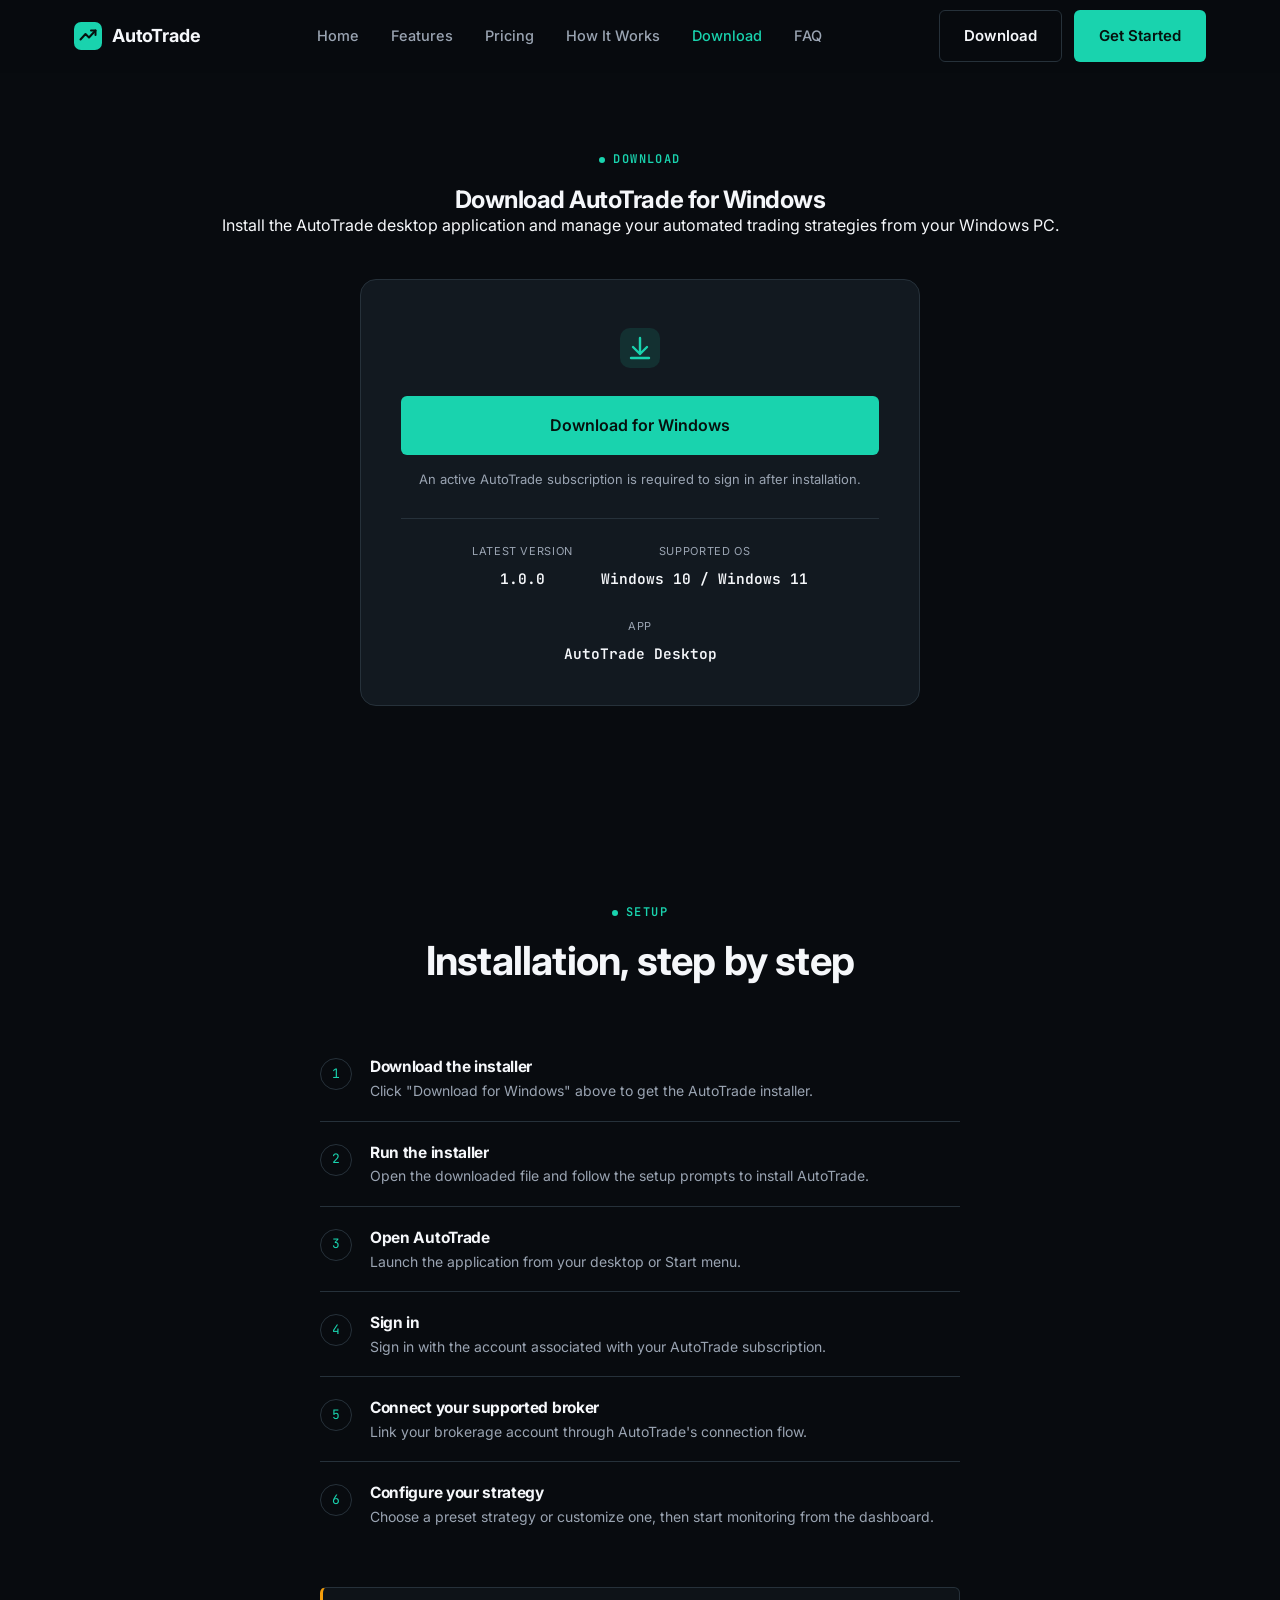
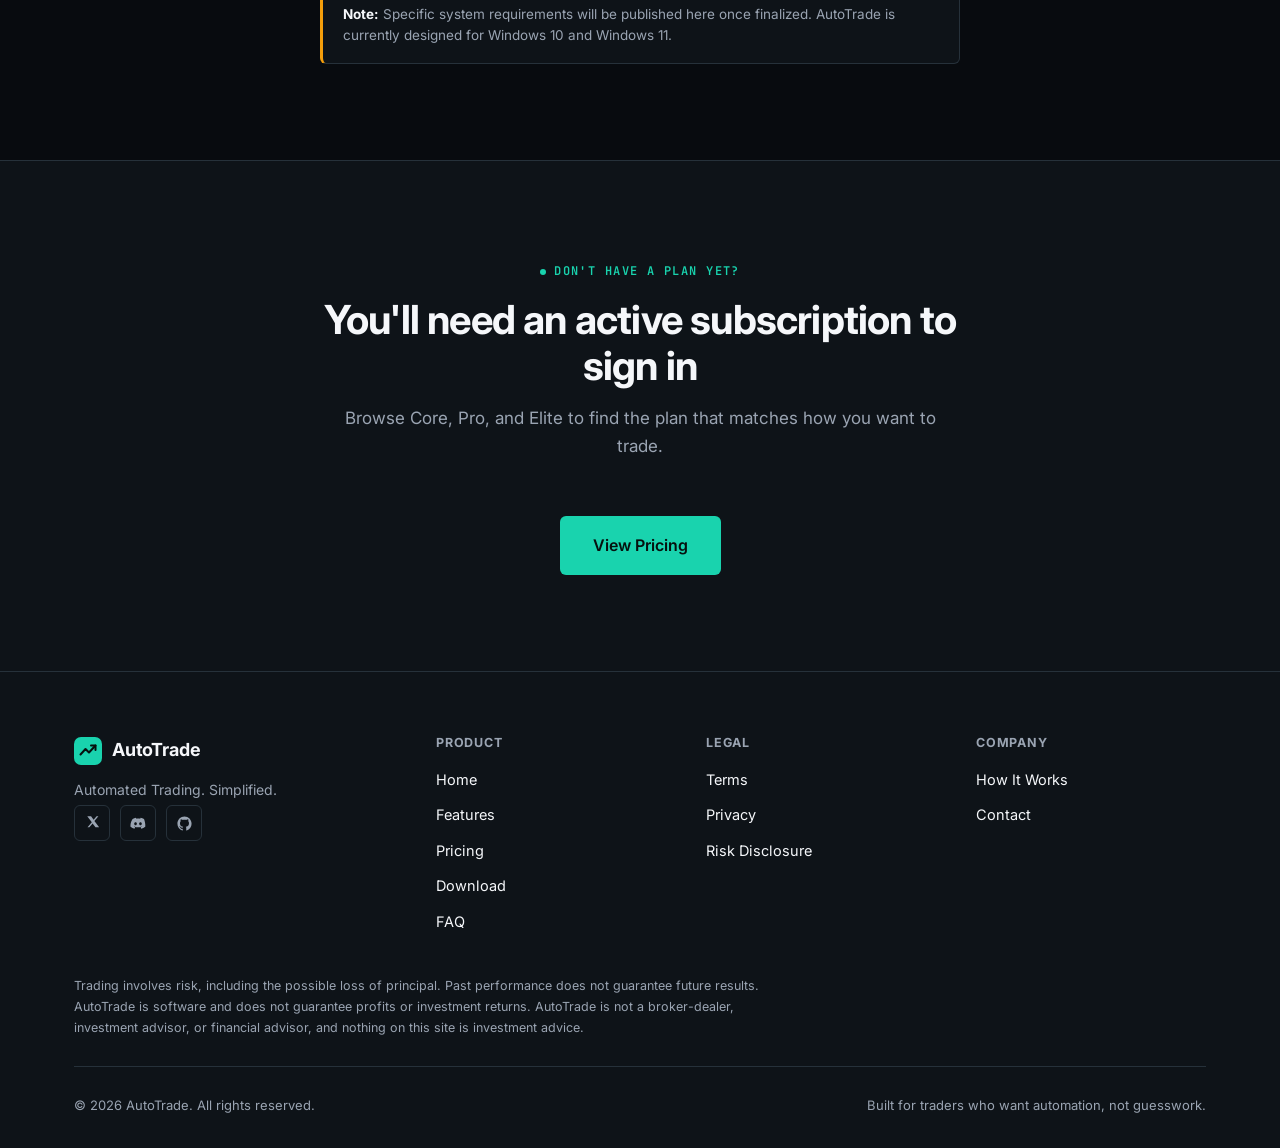
==== download.html @ 67497ea3 "Build complete AutoTrade public website Static multi-page site (HTML/CSS/JS, no build step) covering" ====
<!DOCTYPE html>
<html lang="en">
<head>
  <meta charset="UTF-8" />
  <meta name="viewport" content="width=device-width, initial-scale=1.0" />
  <title>Download AutoTrade for Windows</title>
  <meta name="description" content="Download the AutoTrade desktop application for Windows and manage your automated trading strategies from your PC." />

  <meta property="og:type" content="website" />
  <meta property="og:title" content="Download AutoTrade for Windows" />
  <meta property="og:description" content="Install the AutoTrade desktop application and manage your automated trading strategies from your Windows PC." />
  <meta property="og:site_name" content="AutoTrade" />
  <meta name="twitter:card" content="summary" />

  <link rel="icon" type="image/svg+xml" href="assets/favicon.svg" />
  <link rel="preconnect" href="https://fonts.googleapis.com" />
  <link rel="preconnect" href="https://fonts.gstatic.com" crossorigin />
  <link href="https://fonts.googleapis.com/css2?family=Inter:wght@400;500;600;700;800&family=JetBrains+Mono:wght@400;500;600;700&display=swap" rel="stylesheet" />
  <link rel="stylesheet" href="css/style.css" />
</head>
<body>
  <div id="header-mount"></div>

  <main id="main">
    <section class="download-hero">
      <div class="container">
        <span class="eyebrow reveal">Download</span>
        <h1 class="reveal reveal-delay-1">Download AutoTrade for Windows</h1>
        <p class="reveal reveal-delay-2">
          Install the AutoTrade desktop application and manage your automated trading strategies
          from your Windows PC.
        </p>

        <div class="download-card reveal reveal-delay-3">
          <div class="download-icon">
            <svg width="56" height="56" viewBox="0 0 56 56" fill="none">
              <rect x="8" y="8" width="40" height="40" rx="10" fill="rgba(25,211,174,0.12)"/>
              <path d="M28 18V34M28 34L21 27M28 34L35 27" stroke="#19D3AE" stroke-width="2.4" stroke-linecap="round" stroke-linejoin="round"/>
              <path d="M19 38H37" stroke="#19D3AE" stroke-width="2.4" stroke-linecap="round"/>
            </svg>
          </div>
          <a href="#" class="btn btn-primary btn-lg btn-block" data-download-link>Download for Windows</a>
          <p class="text-muted" style="font-size: 13px; margin-top: 14px;">
            An active AutoTrade subscription is required to sign in after installation.
          </p>

          <div class="download-meta">
            <div>
              <div class="label">Latest Version</div>
              <div class="value" data-app-version>1.0.0</div>
            </div>
            <div>
              <div class="label">Supported OS</div>
              <div class="value" data-app-platforms>Windows 10 / Windows 11</div>
            </div>
            <div>
              <div class="label">App</div>
              <div class="value">AutoTrade Desktop</div>
            </div>
          </div>
        </div>
      </div>
    </section>

    <section>
      <div class="container">
        <div class="section-head center reveal">
          <span class="eyebrow">Setup</span>
          <h2>Installation, step by step</h2>
        </div>

        <div class="install-steps">
          <div class="install-step reveal">
            <div class="install-step-number">1</div>
            <div>
              <h3>Download the installer</h3>
              <p>Click "Download for Windows" above to get the AutoTrade installer.</p>
            </div>
          </div>
          <div class="install-step reveal">
            <div class="install-step-number">2</div>
            <div>
              <h3>Run the installer</h3>
              <p>Open the downloaded file and follow the setup prompts to install AutoTrade.</p>
            </div>
          </div>
          <div class="install-step reveal">
            <div class="install-step-number">3</div>
            <div>
              <h3>Open AutoTrade</h3>
              <p>Launch the application from your desktop or Start menu.</p>
            </div>
          </div>
          <div class="install-step reveal">
            <div class="install-step-number">4</div>
            <div>
              <h3>Sign in</h3>
              <p>Sign in with the account associated with your AutoTrade subscription.</p>
            </div>
          </div>
          <div class="install-step reveal">
            <div class="install-step-number">5</div>
            <div>
              <h3>Connect your supported broker</h3>
              <p>Link your brokerage account through AutoTrade's connection flow.</p>
            </div>
          </div>
          <div class="install-step reveal">
            <div class="install-step-number">6</div>
            <div>
              <h3>Configure your strategy</h3>
              <p>Choose a preset strategy or customize one, then start monitoring from the dashboard.</p>
            </div>
          </div>
        </div>

        <div class="callout reveal" style="max-width: 640px; margin: 40px auto 0;">
          <strong>Note:</strong> Specific system requirements will be published here once finalized.
          AutoTrade is currently designed for Windows 10 and Windows 11.
        </div>
      </div>
    </section>

    <section style="background: var(--color-bg-alt); border-top: 1px solid var(--color-border);">
      <div class="container">
        <div class="section-head center reveal">
          <span class="eyebrow">Don't have a plan yet?</span>
          <h2>You'll need an active subscription to sign in</h2>
          <p>Browse Core, Pro, and Elite to find the plan that matches how you want to trade.</p>
        </div>
        <div style="text-align:center;">
          <a href="pricing.html" class="btn btn-primary btn-lg reveal">View Pricing</a>
        </div>
      </div>
    </section>
  </main>

  <div id="footer-mount"></div>

  <script src="js/config.js"></script>
  <script src="js/components.js"></script>
  <script src="js/main.js"></script>
</body>
</html>
---- css/style.css ----
/* =========================================================================
   AutoTrade — Design System
   ========================================================================= */

:root {
  /* Brand */
  --color-primary: #19d3ae;
  --color-primary-strong: #14b89a;
  --color-accent: #5eead4;

  /* Backgrounds */
  --color-bg: #080b0f;
  --color-bg-alt: #0e1318;
  --color-card: #121920;

  /* Text */
  --color-text: #f5f7fa;
  --color-text-muted: #9aa4b2;

  /* Structure */
  --color-border: #26313a;

  /* Status */
  --color-success: #22c55e;
  --color-warning: #f59e0b;
  --color-danger: #ef4444;

  /* Typography */
  --font-sans: "Inter", -apple-system, BlinkMacSystemFont, "Segoe UI", sans-serif;
  --font-mono: "JetBrains Mono", ui-monospace, "SF Mono", Menlo, monospace;

  /* Layout */
  --container-max: 1180px;
  --radius-sm: 6px;
  --radius-md: 10px;
  --radius-lg: 16px;

  /* Motion */
  --ease-out: cubic-bezier(0.16, 1, 0.3, 1);
  --dur-fast: 200ms;
  --dur-base: 350ms;
  --dur-slow: 600ms;
}

@media (prefers-reduced-motion: reduce) {
  *,
  *::before,
  *::after {
    animation-duration: 0.001ms !important;
    animation-iteration-count: 1 !important;
    transition-duration: 0.001ms !important;
    scroll-behavior: auto !important;
  }
}

/* -------------------------------------------------------------------------
   Reset
   ------------------------------------------------------------------------- */

*,
*::before,
*::after {
  box-sizing: border-box;
}

html {
  scroll-behavior: smooth;
}

body {
  margin: 0;
  background: var(--color-bg);
  color: var(--color-text);
  font-family: var(--font-sans);
  font-size: 16px;
  line-height: 1.6;
  -webkit-font-smoothing: antialiased;
  text-rendering: optimizeLegibility;
}

img,
svg {
  display: block;
  max-width: 100%;
}

a {
  color: inherit;
  text-decoration: none;
}

ul {
  margin: 0;
  padding: 0;
  list-style: none;
}

button {
  font-family: inherit;
  cursor: pointer;
}

h1,
h2,
h3,
h4,
p {
  margin: 0;
}

h1,
h2,
h3,
h4 {
  font-weight: 700;
  letter-spacing: -0.02em;
  line-height: 1.15;
}

.container {
  max-width: var(--container-max);
  margin: 0 auto;
  padding: 0 24px;
}

main {
  display: block;
  overflow-x: hidden;
}

section {
  padding: 96px 0;
}

@media (max-width: 768px) {
  section {
    padding: 64px 0;
  }
}

.mono {
  font-family: var(--font-mono);
}

.text-muted {
  color: var(--color-text-muted);
}

.visually-hidden {
  position: absolute;
  width: 1px;
  height: 1px;
  overflow: hidden;
  clip: rect(0 0 0 0);
  white-space: nowrap;
}

.skip-link {
  position: absolute;
  top: -48px;
  left: 16px;
  background: var(--color-primary);
  color: #06110e;
  padding: 10px 16px;
  border-radius: var(--radius-sm);
  font-weight: 600;
  z-index: 200;
  transition: top var(--dur-fast) var(--ease-out);
}

.skip-link:focus {
  top: 16px;
}

:focus-visible {
  outline: 2px solid var(--color-primary);
  outline-offset: 2px;
}

/* -------------------------------------------------------------------------
   Section headers
   ------------------------------------------------------------------------- */

.section-head {
  max-width: 640px;
  margin-bottom: 56px;
}

.section-head.center {
  margin-left: auto;
  margin-right: auto;
  text-align: center;
}

.eyebrow {
  display: inline-flex;
  align-items: center;
  gap: 8px;
  font-family: var(--font-mono);
  font-size: 12px;
  font-weight: 600;
  letter-spacing: 0.12em;
  text-transform: uppercase;
  color: var(--color-primary);
  margin-bottom: 16px;
}

.eyebrow::before {
  content: "";
  width: 6px;
  height: 6px;
  border-radius: 50%;
  background: var(--color-primary);
}

.section-head h2 {
  font-size: clamp(28px, 3.6vw, 40px);
  margin-bottom: 16px;
}

.section-head p {
  color: var(--color-text-muted);
  font-size: 17px;
}

/* -------------------------------------------------------------------------
   Buttons
   ------------------------------------------------------------------------- */

.btn {
  display: inline-flex;
  align-items: center;
  justify-content: center;
  gap: 8px;
  padding: 13px 24px;
  border-radius: var(--radius-sm);
  font-size: 15px;
  font-weight: 600;
  border: 1px solid transparent;
  transition: transform var(--dur-fast) var(--ease-out),
    background var(--dur-fast) var(--ease-out),
    border-color var(--dur-fast) var(--ease-out),
    box-shadow var(--dur-fast) var(--ease-out);
  white-space: nowrap;
}

.btn:active {
  transform: translateY(1px);
}

.btn-primary {
  background: var(--color-primary);
  color: #06110e;
}

.btn-primary:hover {
  background: var(--color-accent);
  box-shadow: 0 0 0 4px rgba(25, 211, 174, 0.15);
}

.btn-secondary {
  background: transparent;
  color: var(--color-text);
  border-color: var(--color-border);
}

.btn-secondary:hover {
  border-color: var(--color-primary);
  color: var(--color-primary);
}

.btn-ghost {
  background: transparent;
  color: var(--color-text-muted);
  padding-left: 0;
  padding-right: 0;
}

.btn-ghost:hover {
  color: var(--color-primary);
}

.btn-block {
  width: 100%;
}

.btn-lg {
  padding: 16px 32px;
  font-size: 16px;
}

/* -------------------------------------------------------------------------
   Navigation
   ------------------------------------------------------------------------- */

.site-header {
  position: sticky;
  top: 0;
  z-index: 100;
  border-bottom: 1px solid transparent;
  background: rgba(8, 11, 15, 0.7);
  backdrop-filter: blur(12px);
  -webkit-backdrop-filter: blur(12px);
  transition: border-color var(--dur-base) var(--ease-out),
    background var(--dur-base) var(--ease-out);
}

.site-header.is-scrolled {
  border-bottom-color: var(--color-border);
  background: rgba(8, 11, 15, 0.92);
}

.nav {
  display: flex;
  align-items: center;
  justify-content: space-between;
  height: 72px;
}

.nav-logo {
  display: flex;
  align-items: center;
  gap: 10px;
  font-weight: 700;
  font-size: 18px;
  letter-spacing: -0.01em;
  color: var(--color-text);
}

.nav-logo-mark {
  width: 28px;
  height: 28px;
  flex-shrink: 0;
}

.nav-links {
  display: flex;
  align-items: center;
  gap: 4px;
}

.nav-links a {
  padding: 8px 14px;
  border-radius: var(--radius-sm);
  font-size: 14.5px;
  font-weight: 500;
  color: var(--color-text-muted);
  transition: color var(--dur-fast) var(--ease-out),
    background var(--dur-fast) var(--ease-out);
}

.nav-links a:hover {
  color: var(--color-text);
  background: rgba(255, 255, 255, 0.04);
}

.nav-links a.is-active {
  color: var(--color-primary);
}

.nav-actions {
  display: flex;
  align-items: center;
  gap: 12px;
}

.nav-toggle {
  display: none;
  background: transparent;
  border: 1px solid var(--color-border);
  border-radius: var(--radius-sm);
  width: 42px;
  height: 42px;
  align-items: center;
  justify-content: center;
  color: var(--color-text);
}

.nav-toggle-icon,
.nav-toggle-icon::before,
.nav-toggle-icon::after {
  content: "";
  display: block;
  width: 18px;
  height: 2px;
  background: currentColor;
  position: relative;
  transition: transform var(--dur-fast) var(--ease-out), opacity var(--dur-fast) var(--ease-out);
}

.nav-toggle-icon::before {
  position: absolute;
  top: -6px;
}

.nav-toggle-icon::after {
  position: absolute;
  top: 6px;
}

.nav-toggle[aria-expanded="true"] .nav-toggle-icon {
  background: transparent;
}

.nav-toggle[aria-expanded="true"] .nav-toggle-icon::before {
  top: 0;
  transform: rotate(45deg);
}

.nav-toggle[aria-expanded="true"] .nav-toggle-icon::after {
  top: 0;
  transform: rotate(-45deg);
}

@media (max-width: 860px) {
  .nav-links {
    position: fixed;
    top: 72px;
    left: 0;
    right: 0;
    /* Explicit height (not `bottom: 0`): .site-header uses backdrop-filter,
       which makes it the containing block for this fixed element, so a
       bottom-based stretch would resolve against the header's own height
       instead of the viewport. */
    height: calc(100vh - 72px);
    flex-direction: column;
    align-items: stretch;
    gap: 2px;
    background: var(--color-bg);
    padding: 16px;
    transform: translateY(-8px);
    opacity: 0;
    visibility: hidden;
    transition: opacity var(--dur-base) var(--ease-out),
      transform var(--dur-base) var(--ease-out), visibility var(--dur-base);
    overflow-y: auto;
  }

  .nav-links.is-open {
    opacity: 1;
    transform: translateY(0);
    visibility: visible;
  }

  .nav-links a {
    padding: 14px 12px;
    font-size: 16px;
    border-bottom: 1px solid var(--color-border);
    border-radius: 0;
  }

  .nav-actions .btn-secondary {
    display: none;
  }

  .nav-toggle {
    display: inline-flex;
  }
}

/* -------------------------------------------------------------------------
   Hero
   ------------------------------------------------------------------------- */

.hero {
  padding: 88px 0 80px;
  position: relative;
}

.hero::before {
  content: "";
  position: absolute;
  top: -120px;
  right: -10%;
  width: 640px;
  height: 640px;
  background: radial-gradient(circle, rgba(25, 211, 174, 0.14) 0%, rgba(25, 211, 174, 0) 70%);
  pointer-events: none;
  z-index: -1;
}

.hero-grid {
  display: grid;
  grid-template-columns: minmax(0, 1fr) minmax(0, 1fr);
  gap: 64px;
  align-items: center;
}

.hero-copy .eyebrow {
  margin-bottom: 20px;
}

.hero-copy h1 {
  font-size: clamp(36px, 5vw, 58px);
  margin-bottom: 20px;
}

.hero-copy p.lede {
  font-size: 18px;
  color: var(--color-text-muted);
  max-width: 480px;
  margin-bottom: 32px;
}

.hero-actions {
  display: flex;
  align-items: center;
  gap: 16px;
  flex-wrap: wrap;
  margin-bottom: 28px;
}

.hero-note {
  font-size: 13px;
  color: var(--color-text-muted);
  display: flex;
  align-items: center;
  gap: 8px;
}

.hero-note .dot {
  width: 6px;
  height: 6px;
  border-radius: 50%;
  background: var(--color-success);
}

.reveal {
  opacity: 0;
  transform: translateY(24px);
  transition: opacity var(--dur-slow) var(--ease-out), transform var(--dur-slow) var(--ease-out);
}

.reveal.is-visible {
  opacity: 1;
  transform: translateY(0);
}

.reveal-delay-1 { transition-delay: 90ms; }
.reveal-delay-2 { transition-delay: 180ms; }
.reveal-delay-3 { transition-delay: 270ms; }
.reveal-delay-4 { transition-delay: 360ms; }

@media (max-width: 980px) {
  .hero-grid {
    grid-template-columns: 1fr;
  }
}

/* -------------------------------------------------------------------------
   Dashboard mockup
   ------------------------------------------------------------------------- */

.dashboard-caption {
  text-align: center;
  font-size: 12.5px;
  color: var(--color-text-muted);
  margin-top: 16px;
  letter-spacing: 0.02em;
}

.dashboard {
  background: var(--color-card);
  border: 1px solid var(--color-border);
  border-radius: var(--radius-lg);
  overflow: hidden;
  box-shadow: 0 30px 80px -30px rgba(0, 0, 0, 0.6);
}

.dashboard-titlebar {
  display: flex;
  align-items: center;
  justify-content: space-between;
  padding: 10px 16px;
  background: var(--color-bg-alt);
  border-bottom: 1px solid var(--color-border);
}

.dashboard-titlebar-label {
  display: flex;
  align-items: center;
  gap: 8px;
  font-size: 12.5px;
  color: var(--color-text-muted);
  font-family: var(--font-mono);
}

.dashboard-titlebar-mark {
  width: 14px;
  height: 14px;
}

.dashboard-window-controls {
  display: flex;
  gap: 14px;
  color: var(--color-text-muted);
}

.dashboard-window-controls span {
  width: 10px;
  height: 10px;
  display: inline-block;
  position: relative;
}

.dashboard-window-controls span::before {
  content: "";
  position: absolute;
  inset: 0;
  border: 1.4px solid currentColor;
}

.dashboard-window-controls span:nth-child(1)::before {
  top: 4px;
  height: 1px;
  border: none;
  border-top: 1.4px solid currentColor;
}

.dashboard-window-controls span:nth-child(3)::before {
  border-radius: 1px;
}

.dashboard-body {
  display: grid;
  grid-template-columns: 60px minmax(0, 1fr);
}

.dashboard-rail {
  border-right: 1px solid var(--color-border);
  padding: 18px 0;
  display: flex;
  flex-direction: column;
  align-items: center;
  gap: 22px;
}

.dashboard-rail-icon {
  width: 20px;
  height: 20px;
  border-radius: 5px;
  color: var(--color-text-muted);
  display: flex;
  align-items: center;
  justify-content: center;
}

.dashboard-rail-icon.is-active {
  color: var(--color-primary);
  background: rgba(25, 211, 174, 0.12);
}

.dashboard-main {
  padding: 20px;
  display: flex;
  flex-direction: column;
  gap: 16px;
  min-width: 0;
}

.dashboard-row {
  display: grid;
  grid-template-columns: repeat(3, minmax(0, 1fr));
  gap: 14px;
}

.dashboard-card {
  background: var(--color-bg-alt);
  border: 1px solid var(--color-border);
  border-radius: var(--radius-md);
  padding: 14px 16px;
}

.dashboard-card-label {
  font-size: 11px;
  text-transform: uppercase;
  letter-spacing: 0.08em;
  color: var(--color-text-muted);
  margin-bottom: 8px;
}

.dashboard-card-value {
  font-family: var(--font-mono);
  font-size: 21px;
  font-weight: 600;
  color: var(--color-text);
}

.dashboard-card-delta {
  font-family: var(--font-mono);
  font-size: 12.5px;
  margin-top: 4px;
  display: inline-block;
}

.dashboard-card-delta.up { color: var(--color-success); }
.dashboard-card-delta.down { color: var(--color-danger); }

.status-pulse {
  display: inline-flex;
  align-items: center;
  gap: 6px;
  font-family: var(--font-mono);
  font-size: 12.5px;
  color: var(--color-success);
}

.status-pulse-dot {
  width: 7px;
  height: 7px;
  border-radius: 50%;
  background: var(--color-success);
  position: relative;
}

.status-pulse-dot::after {
  content: "";
  position: absolute;
  inset: -4px;
  border-radius: 50%;
  border: 1.5px solid var(--color-success);
  animation: pulse-ring 2.2s var(--ease-out) infinite;
}

@keyframes pulse-ring {
  0% { transform: scale(0.6); opacity: 0.9; }
  100% { transform: scale(1.8); opacity: 0; }
}

.dashboard-panel {
  background: var(--color-bg-alt);
  border: 1px solid var(--color-border);
  border-radius: var(--radius-md);
  padding: 16px;
}

.dashboard-panel-head {
  display: flex;
  align-items: center;
  justify-content: space-between;
  margin-bottom: 12px;
}

.dashboard-panel-title {
  font-size: 12.5px;
  font-weight: 600;
  color: var(--color-text);
}

.chart-svg {
  width: 100%;
  height: 90px;
  display: block;
}

.chart-line {
  fill: none;
  stroke: var(--color-primary);
  stroke-width: 2;
  stroke-linecap: round;
  stroke-linejoin: round;
  stroke-dasharray: 480;
  stroke-dashoffset: 480;
  animation: draw-line 1.8s var(--ease-out) forwards;
  animation-delay: 0.4s;
}

@keyframes draw-line {
  to { stroke-dashoffset: 0; }
}

.chart-fill {
  fill: url(#chartGradient);
  opacity: 0;
  animation: fade-in 1s var(--ease-out) forwards;
  animation-delay: 1.4s;
}

@keyframes fade-in {
  to { opacity: 1; }
}

.trades-table {
  width: 100%;
  border-collapse: collapse;
  font-family: var(--font-mono);
  font-size: 12px;
}

.trades-table th {
  text-align: left;
  color: var(--color-text-muted);
  font-weight: 500;
  text-transform: uppercase;
  letter-spacing: 0.05em;
  font-size: 10.5px;
  padding-bottom: 8px;
}

.trades-table td {
  padding: 6px 0;
  border-top: 1px solid var(--color-border);
  color: var(--color-text);
}

.side-tag {
  padding: 2px 7px;
  border-radius: 4px;
  font-size: 10.5px;
  font-weight: 600;
}

.side-tag.buy {
  background: rgba(34, 197, 94, 0.14);
  color: var(--color-success);
}

.side-tag.sell {
  background: rgba(239, 68, 68, 0.14);
  color: var(--color-danger);
}

.dashboard-two-col {
  display: grid;
  grid-template-columns: 1.3fr 1fr;
  gap: 14px;
}

@media (max-width: 980px) {
  .dashboard-two-col {
    grid-template-columns: 1fr;
  }
}

@media (max-width: 560px) {
  .dashboard-row {
    grid-template-columns: 1fr 1fr;
  }
  .dashboard-rail {
    display: none;
  }
  .dashboard-body {
    grid-template-columns: 1fr;
  }
}

/* -------------------------------------------------------------------------
   Logo strip / trust bar
   ------------------------------------------------------------------------- */

.trust-bar {
  border-top: 1px solid var(--color-border);
  border-bottom: 1px solid var(--color-border);
  padding: 28px 0;
}

.trust-bar .container {
  display: flex;
  align-items: center;
  justify-content: center;
  gap: 12px;
  flex-wrap: wrap;
  text-align: center;
  color: var(--color-text-muted);
  font-size: 13.5px;
}

.trust-bar strong {
  color: var(--color-text);
}

/* -------------------------------------------------------------------------
   Feature cards
   ------------------------------------------------------------------------- */

.feature-grid {
  display: grid;
  grid-template-columns: repeat(3, minmax(0, 1fr));
  gap: 20px;
}

@media (max-width: 980px) {
  .feature-grid {
    grid-template-columns: repeat(2, minmax(0, 1fr));
  }
}

@media (max-width: 640px) {
  .feature-grid {
    grid-template-columns: 1fr;
  }
}

.feature-card {
  background: var(--color-card);
  border: 1px solid var(--color-border);
  border-radius: var(--radius-md);
  padding: 28px 24px;
  transition: transform var(--dur-base) var(--ease-out),
    border-color var(--dur-base) var(--ease-out);
}

.feature-card:hover {
  transform: translateY(-4px);
  border-color: rgba(25, 211, 174, 0.4);
}

.feature-icon {
  width: 40px;
  height: 40px;
  border-radius: 9px;
  background: rgba(25, 211, 174, 0.12);
  color: var(--color-primary);
  display: flex;
  align-items: center;
  justify-content: center;
  margin-bottom: 18px;
}

.feature-card h3 {
  font-size: 17px;
  margin-bottom: 8px;
}

.feature-card p {
  color: var(--color-text-muted);
  font-size: 14.5px;
}

.feature-tier {
  display: inline-block;
  margin-top: 14px;
  font-family: var(--font-mono);
  font-size: 11px;
  letter-spacing: 0.05em;
  text-transform: uppercase;
  color: var(--color-text-muted);
  border: 1px solid var(--color-border);
  border-radius: 999px;
  padding: 3px 10px;
}

/* -------------------------------------------------------------------------
   How it works
   ------------------------------------------------------------------------- */

.steps {
  display: grid;
  grid-template-columns: repeat(4, minmax(0, 1fr));
  gap: 20px;
  counter-reset: step;
  position: relative;
}

@media (max-width: 980px) {
  .steps {
    grid-template-columns: repeat(2, minmax(0, 1fr));
  }
}

@media (max-width: 560px) {
  .steps {
    grid-template-columns: 1fr;
  }
}

.step-card {
  background: var(--color-card);
  border: 1px solid var(--color-border);
  border-radius: var(--radius-md);
  padding: 26px 22px;
  position: relative;
}

.step-number {
  font-family: var(--font-mono);
  font-size: 13px;
  font-weight: 700;
  color: var(--color-primary);
  margin-bottom: 16px;
  letter-spacing: 0.04em;
}

.step-card h3 {
  font-size: 16px;
  margin-bottom: 8px;
}

.step-card p {
  color: var(--color-text-muted);
  font-size: 14.5px;
}

.architecture-strip {
  margin-top: 56px;
  border: 1px solid var(--color-border);
  border-radius: var(--radius-md);
  padding: 28px;
  background: var(--color-bg-alt);
}

.architecture-flow {
  display: flex;
  align-items: center;
  justify-content: center;
  flex-wrap: wrap;
  gap: 10px;
}

.architecture-node {
  font-family: var(--font-mono);
  font-size: 12.5px;
  padding: 10px 16px;
  border: 1px solid var(--color-border);
  border-radius: var(--radius-sm);
  background: var(--color-card);
  white-space: nowrap;
}

.architecture-node.is-emphasis {
  border-color: var(--color-primary);
  color: var(--color-primary);
}

.architecture-arrow {
  color: var(--color-text-muted);
  font-size: 14px;
}

/* -------------------------------------------------------------------------
   Pricing
   ------------------------------------------------------------------------- */

.promo-banner {
  display: none;
  align-items: center;
  justify-content: center;
  gap: 10px;
  text-align: center;
  background: rgba(25, 211, 174, 0.1);
  border: 1px solid rgba(25, 211, 174, 0.3);
  color: var(--color-primary);
  border-radius: var(--radius-sm);
  padding: 12px 20px;
  font-size: 14px;
  font-weight: 600;
  max-width: 620px;
  margin: 0 auto 40px;
}

.promo-banner.is-active {
  display: flex;
}

.pricing-grid {
  display: grid;
  grid-template-columns: repeat(3, minmax(0, 1fr));
  gap: 24px;
  align-items: stretch;
}

@media (max-width: 980px) {
  .pricing-grid {
    grid-template-columns: 1fr;
    max-width: 440px;
    margin: 0 auto;
  }
}

.price-card {
  display: flex;
  flex-direction: column;
  background: var(--color-card);
  border: 1px solid var(--color-border);
  border-radius: var(--radius-lg);
  padding: 32px 28px;
  transition: transform var(--dur-base) var(--ease-out),
    border-color var(--dur-base) var(--ease-out),
    box-shadow var(--dur-base) var(--ease-out);
  position: relative;
}

.price-card:hover {
  transform: translateY(-6px);
}

.price-card.is-featured {
  border-color: var(--color-primary);
  box-shadow: 0 0 0 1px var(--color-primary), 0 30px 60px -30px rgba(25, 211, 174, 0.35);
}

.price-card-badge {
  position: absolute;
  top: -13px;
  left: 28px;
  background: var(--color-primary);
  color: #06110e;
  font-size: 11.5px;
  font-weight: 700;
  letter-spacing: 0.04em;
  text-transform: uppercase;
  padding: 5px 12px;
  border-radius: 999px;
}

.price-card-promo-badge {
  position: absolute;
  top: -13px;
  right: 28px;
  background: var(--color-warning);
  color: #241a02;
  font-size: 11px;
  font-weight: 700;
  letter-spacing: 0.03em;
  text-transform: uppercase;
  padding: 5px 12px;
  border-radius: 999px;
}

.price-card h3 {
  font-size: 20px;
  margin-bottom: 6px;
}

.price-card-tagline {
  color: var(--color-text-muted);
  font-size: 14px;
  margin-bottom: 24px;
  min-height: 42px;
}

.price-amount {
  display: flex;
  align-items: baseline;
  gap: 8px;
  margin-bottom: 4px;
  flex-wrap: wrap;
}

.price-amount .original {
  font-family: var(--font-mono);
  font-size: 18px;
  color: var(--color-text-muted);
  text-decoration: line-through;
}

.price-amount .value {
  font-family: var(--font-mono);
  font-size: 42px;
  font-weight: 700;
}

.price-amount .period {
  color: var(--color-text-muted);
  font-size: 15px;
}

.price-card-cta {
  margin: 22px 0 26px;
}

.price-features {
  display: flex;
  flex-direction: column;
  gap: 12px;
  margin-bottom: 8px;
}

.price-features li {
  display: flex;
  align-items: flex-start;
  gap: 10px;
  font-size: 14.5px;
  color: var(--color-text);
}

.price-features li svg {
  flex-shrink: 0;
  margin-top: 3px;
  color: var(--color-primary);
}

.pricing-disclaimer {
  text-align: center;
  color: var(--color-text-muted);
  font-size: 13.5px;
  max-width: 640px;
  margin: 40px auto 0;
}

/* -------------------------------------------------------------------------
   Comparison table (pricing page)
   ------------------------------------------------------------------------- */

.compare-wrap {
  overflow-x: auto;
  border: 1px solid var(--color-border);
  border-radius: var(--radius-md);
}

.compare-table {
  width: 100%;
  border-collapse: collapse;
  min-width: 640px;
}

.compare-table th,
.compare-table td {
  padding: 14px 20px;
  text-align: left;
  border-bottom: 1px solid var(--color-border);
  font-size: 14px;
}

.compare-table thead th {
  background: var(--color-bg-alt);
  font-size: 12px;
  text-transform: uppercase;
  letter-spacing: 0.05em;
  color: var(--color-text-muted);
}

.compare-table tbody th {
  color: var(--color-text-muted);
  font-weight: 500;
  white-space: nowrap;
}

.compare-table td {
  font-family: var(--font-mono);
  color: var(--color-text);
}

.compare-table tbody tr:last-child td,
.compare-table tbody tr:last-child th {
  border-bottom: none;
}

/* -------------------------------------------------------------------------
   FAQ accordion
   ------------------------------------------------------------------------- */

.faq-list {
  max-width: 760px;
  margin: 0 auto;
  display: flex;
  flex-direction: column;
  gap: 12px;
}

.faq-item {
  border: 1px solid var(--color-border);
  border-radius: var(--radius-md);
  background: var(--color-card);
  overflow: hidden;
}

.faq-question {
  width: 100%;
  display: flex;
  align-items: center;
  justify-content: space-between;
  gap: 16px;
  padding: 20px 22px;
  background: transparent;
  border: none;
  color: var(--color-text);
  font-size: 15.5px;
  font-weight: 600;
  text-align: left;
}

.faq-question-icon {
  flex-shrink: 0;
  width: 20px;
  height: 20px;
  position: relative;
  color: var(--color-primary);
}

.faq-question-icon::before,
.faq-question-icon::after {
  content: "";
  position: absolute;
  background: currentColor;
  top: 50%;
  left: 50%;
  transform: translate(-50%, -50%);
  transition: transform var(--dur-base) var(--ease-out), opacity var(--dur-base) var(--ease-out);
}

.faq-question-icon::before {
  width: 12px;
  height: 2px;
}

.faq-question-icon::after {
  width: 2px;
  height: 12px;
}

.faq-item.is-open .faq-question-icon::after {
  transform: translate(-50%, -50%) rotate(90deg);
  opacity: 0;
}

.faq-answer {
  max-height: 0;
  overflow: hidden;
  transition: max-height var(--dur-base) var(--ease-out);
}

.faq-answer-inner {
  padding: 0 22px 20px;
  color: var(--color-text-muted);
  font-size: 14.5px;
  max-width: 640px;
}

/* -------------------------------------------------------------------------
   Download page
   ------------------------------------------------------------------------- */

.download-hero {
  text-align: center;
  padding-top: 72px;
}

.download-card {
  max-width: 560px;
  margin: 40px auto 0;
  background: var(--color-card);
  border: 1px solid var(--color-border);
  border-radius: var(--radius-lg);
  padding: 40px;
  text-align: center;
}

.download-icon {
  width: 56px;
  height: 56px;
  margin: 0 auto 20px;
  color: var(--color-primary);
}

.download-meta {
  display: flex;
  justify-content: center;
  gap: 28px;
  margin-top: 28px;
  padding-top: 24px;
  border-top: 1px solid var(--color-border);
  flex-wrap: wrap;
}

.download-meta div {
  text-align: center;
}

.download-meta .label {
  font-size: 11px;
  text-transform: uppercase;
  letter-spacing: 0.06em;
  color: var(--color-text-muted);
  margin-bottom: 6px;
}

.download-meta .value {
  font-family: var(--font-mono);
  font-size: 14.5px;
  font-weight: 600;
}

.install-steps {
  max-width: 640px;
  margin: 0 auto;
  counter-reset: install;
  display: flex;
  flex-direction: column;
  gap: 4px;
}

.install-step {
  display: flex;
  gap: 18px;
  padding: 18px 0;
  border-bottom: 1px solid var(--color-border);
}

.install-step:last-child {
  border-bottom: none;
}

.install-step-number {
  flex-shrink: 0;
  width: 32px;
  height: 32px;
  border-radius: 50%;
  border: 1px solid var(--color-border);
  display: flex;
  align-items: center;
  justify-content: center;
  font-family: var(--font-mono);
  font-size: 13px;
  color: var(--color-primary);
}

.install-step h3 {
  font-size: 15.5px;
  margin-bottom: 4px;
}

.install-step p {
  color: var(--color-text-muted);
  font-size: 14px;
}

/* -------------------------------------------------------------------------
   Callout / risk notice
   ------------------------------------------------------------------------- */

.callout {
  border: 1px solid var(--color-border);
  border-left: 3px solid var(--color-warning);
  background: var(--color-bg-alt);
  border-radius: var(--radius-sm);
  padding: 16px 20px;
  font-size: 13.5px;
  color: var(--color-text-muted);
}

.callout strong {
  color: var(--color-text);
}

.risk-strip {
  border-top: 1px solid var(--color-border);
  border-bottom: 1px solid var(--color-border);
  background: var(--color-bg-alt);
  padding: 18px 0;
}

.risk-strip .container {
  display: flex;
  align-items: center;
  justify-content: center;
  gap: 10px;
  text-align: center;
  font-size: 13px;
  color: var(--color-text-muted);
  max-width: 820px;
}

/* -------------------------------------------------------------------------
   Final CTA
   ------------------------------------------------------------------------- */

.final-cta {
  text-align: center;
  border-top: 1px solid var(--color-border);
}

.final-cta h2 {
  font-size: clamp(28px, 4vw, 40px);
  margin-bottom: 16px;
}

.final-cta p {
  color: var(--color-text-muted);
  font-size: 16.5px;
  max-width: 520px;
  margin: 0 auto 32px;
}

.final-cta-actions {
  display: flex;
  align-items: center;
  justify-content: center;
  gap: 16px;
  flex-wrap: wrap;
}

/* -------------------------------------------------------------------------
   Legal pages
   ------------------------------------------------------------------------- */

.legal-page {
  padding-top: 64px;
}

.legal-header {
  border-bottom: 1px solid var(--color-border);
  padding-bottom: 40px;
  margin-bottom: 40px;
}

.legal-header .eyebrow {
  margin-bottom: 14px;
}

.legal-header h1 {
  font-size: clamp(30px, 4vw, 42px);
  margin-bottom: 12px;
}

.legal-updated {
  color: var(--color-text-muted);
  font-size: 13.5px;
}

.legal-body {
  max-width: 760px;
  display: flex;
  flex-direction: column;
  gap: 28px;
}

.legal-body h2 {
  font-size: 19px;
  margin-bottom: 10px;
}

.legal-body p,
.legal-body li {
  color: var(--color-text-muted);
  font-size: 15px;
  line-height: 1.75;
}

.legal-body ul {
  display: flex;
  flex-direction: column;
  gap: 8px;
  padding-left: 20px;
  list-style: disc;
}

.legal-body a {
  color: var(--color-primary);
}

.legal-placeholder {
  border: 1px dashed var(--color-border);
  border-radius: var(--radius-sm);
  padding: 14px 18px;
  font-size: 13.5px;
  color: var(--color-text-muted);
  background: var(--color-bg-alt);
}

.legal-placeholder strong {
  color: var(--color-warning);
}

/* -------------------------------------------------------------------------
   Page hero (interior pages)
   ------------------------------------------------------------------------- */

.page-hero {
  text-align: center;
  padding-top: 72px;
  padding-bottom: 48px;
}

.page-hero .eyebrow {
  justify-content: center;
}

.page-hero h1 {
  font-size: clamp(32px, 4.5vw, 50px);
  margin-bottom: 18px;
}

.page-hero p {
  color: var(--color-text-muted);
  font-size: 17px;
  max-width: 620px;
  margin: 0 auto;
}

/* -------------------------------------------------------------------------
   Footer
   ------------------------------------------------------------------------- */

.site-footer {
  border-top: 1px solid var(--color-border);
  background: var(--color-bg-alt);
  padding: 64px 0 32px;
}

.footer-grid {
  display: grid;
  grid-template-columns: 1.4fr 1fr 1fr 1fr;
  gap: 40px;
  padding-bottom: 40px;
}

@media (max-width: 760px) {
  .footer-grid {
    grid-template-columns: 1fr 1fr;
  }
}

.footer-brand .nav-logo {
  margin-bottom: 14px;
}

.footer-brand p {
  color: var(--color-text-muted);
  font-size: 14px;
  max-width: 260px;
}

.footer-col h4 {
  font-size: 12.5px;
  text-transform: uppercase;
  letter-spacing: 0.06em;
  color: var(--color-text-muted);
  margin-bottom: 16px;
}

.footer-col ul {
  display: flex;
  flex-direction: column;
  gap: 10px;
}

.footer-col a {
  font-size: 14.5px;
  color: var(--color-text);
  transition: color var(--dur-fast) var(--ease-out);
}

.footer-col a:hover {
  color: var(--color-primary);
}

.footer-social {
  display: flex;
  gap: 10px;
  margin-top: 4px;
}

.footer-social a {
  width: 36px;
  height: 36px;
  border: 1px solid var(--color-border);
  border-radius: var(--radius-sm);
  display: flex;
  align-items: center;
  justify-content: center;
  color: var(--color-text-muted);
  transition: color var(--dur-fast) var(--ease-out), border-color var(--dur-fast) var(--ease-out);
}

.footer-social a:hover {
  color: var(--color-primary);
  border-color: var(--color-primary);
}

.footer-bottom {
  border-top: 1px solid var(--color-border);
  padding-top: 28px;
  display: flex;
  align-items: center;
  justify-content: space-between;
  flex-wrap: wrap;
  gap: 16px;
}

.footer-bottom p {
  color: var(--color-text-muted);
  font-size: 13px;
}

.footer-disclaimer {
  max-width: 720px;
  color: var(--color-text-muted);
  font-size: 12.5px;
  line-height: 1.7;
  padding-bottom: 28px;
}
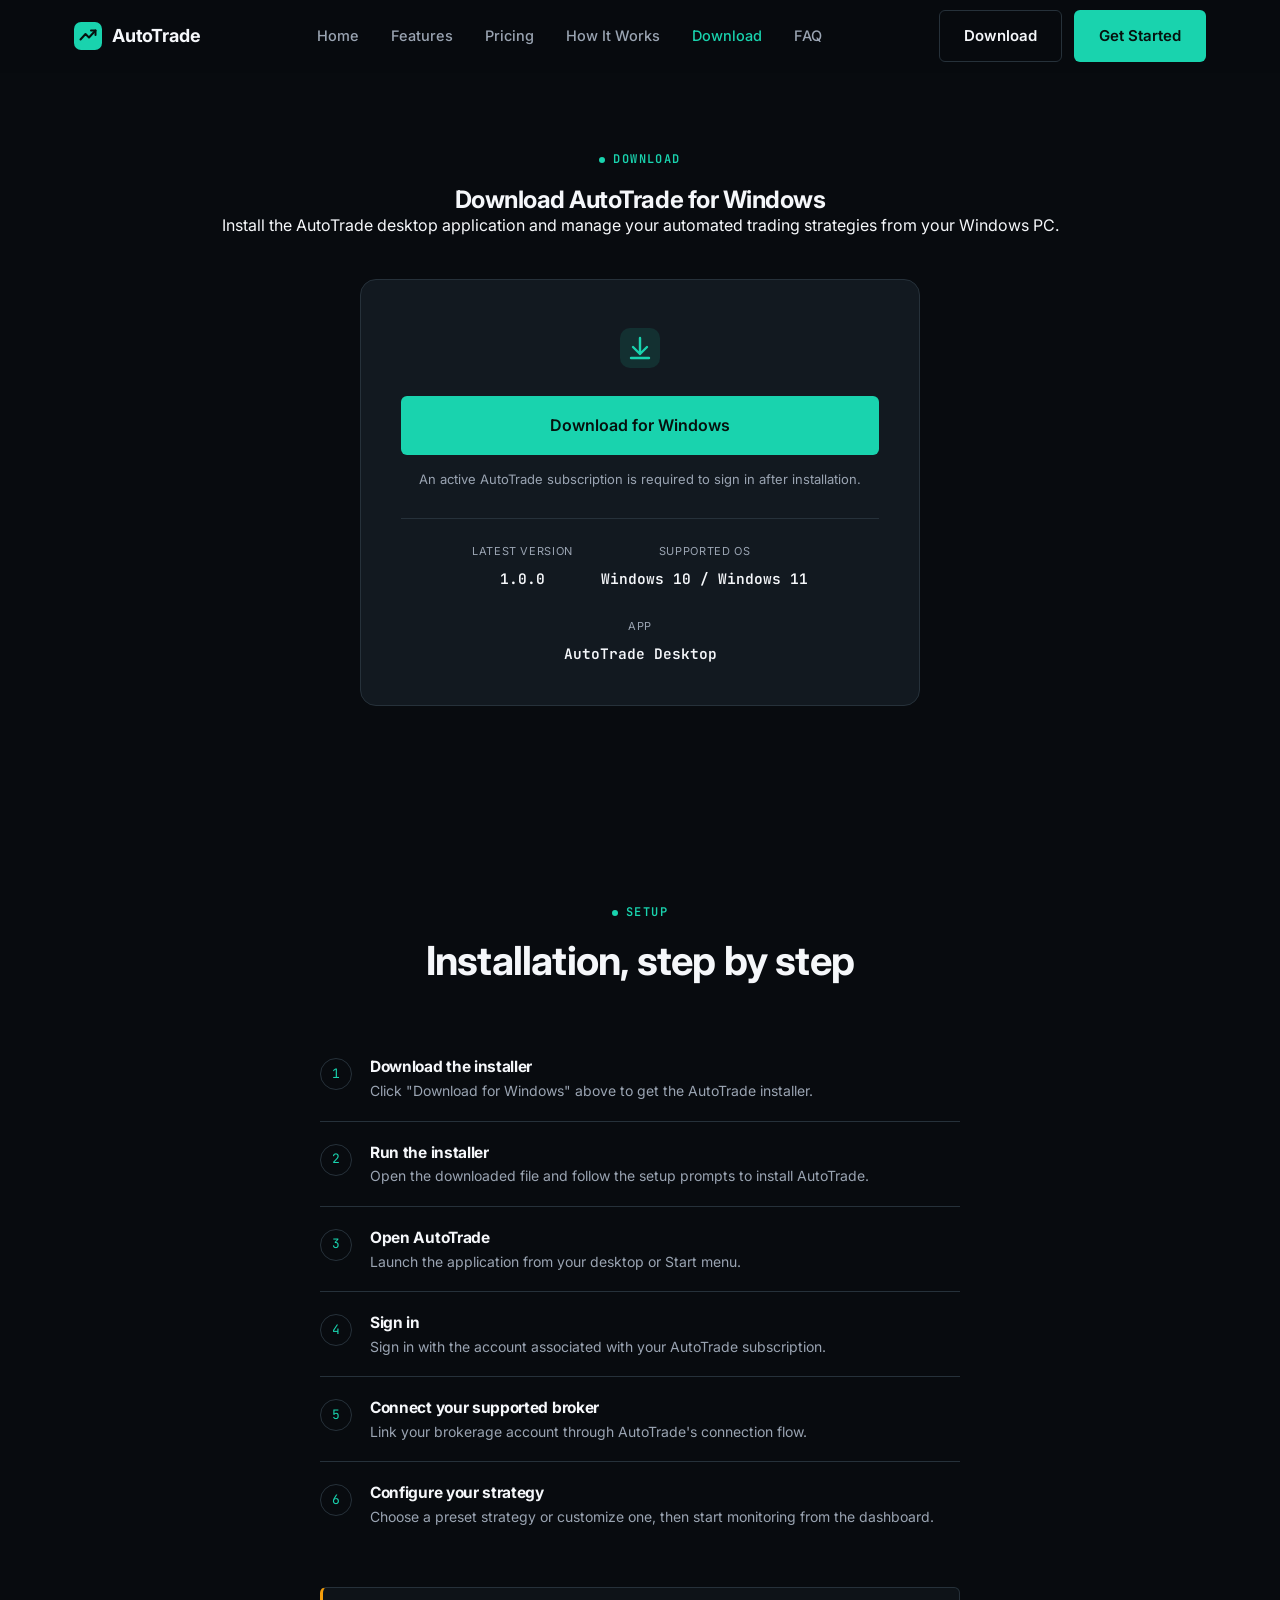
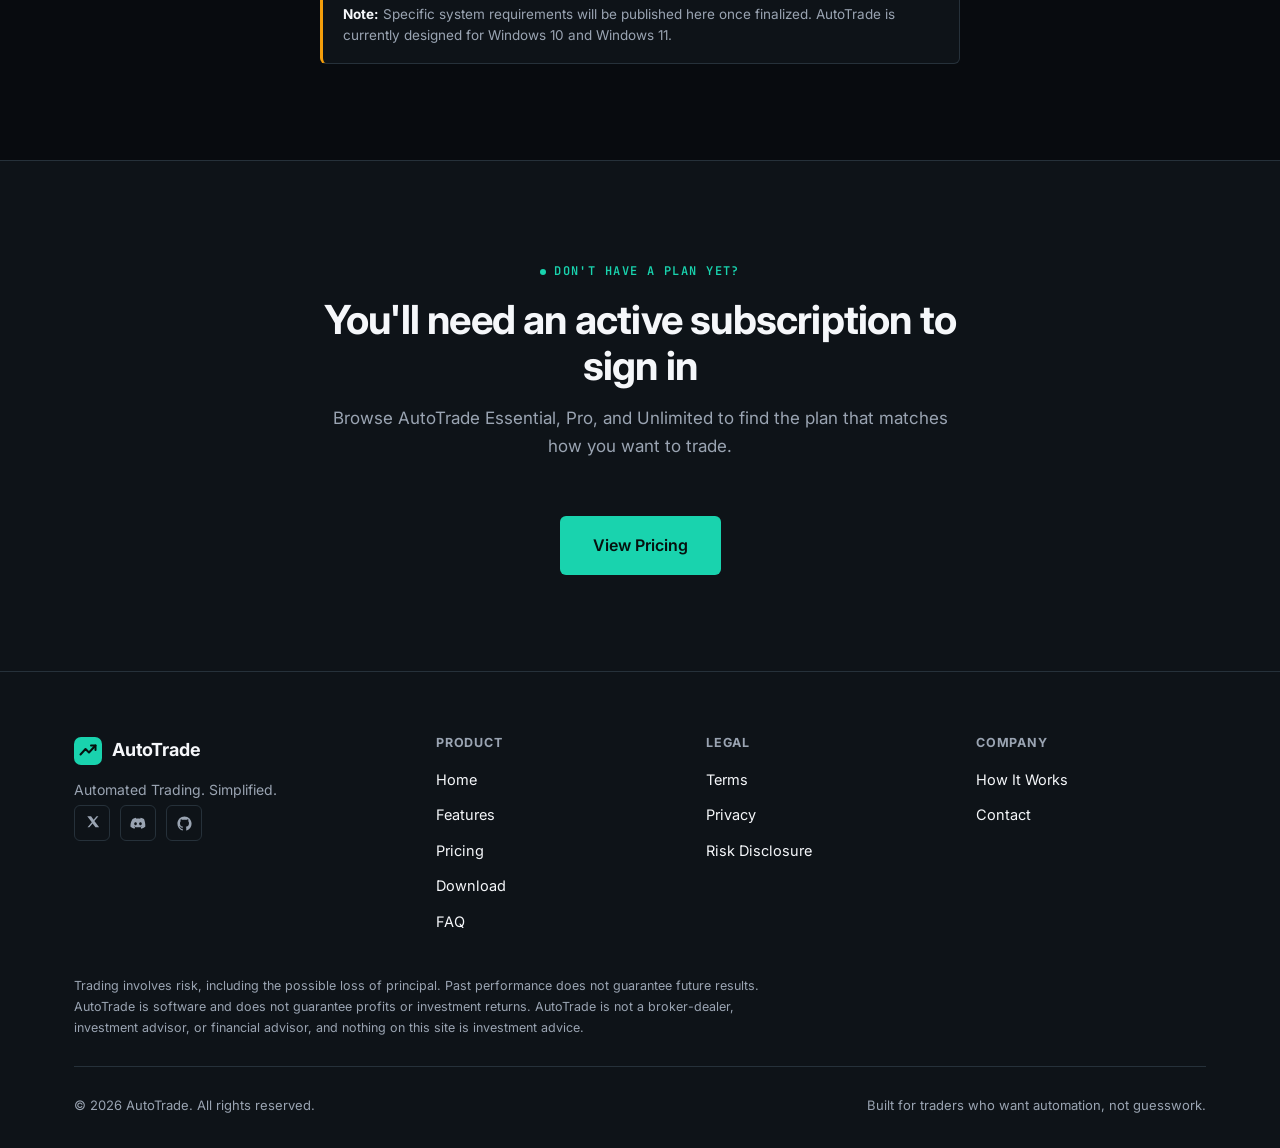
==== commit 7a1b93cc: "Rename plans, wire real Stripe links, and bring the hero dashboard alive Plan naming and payments: -" ====
--- a/download.html
+++ b/download.html
@@ -126,7 +126,7 @@
         <div class="section-head center reveal">
           <span class="eyebrow">Don't have a plan yet?</span>
           <h2>You'll need an active subscription to sign in</h2>
-          <p>Browse Core, Pro, and Elite to find the plan that matches how you want to trade.</p>
+          <p>Browse AutoTrade Essential, Pro, and Unlimited to find the plan that matches how you want to trade.</p>
         </div>
         <div style="text-align:center;">
           <a href="pricing.html" class="btn btn-primary btn-lg reveal">View Pricing</a>
--- a/css/style.css
+++ b/css/style.css
@@ -621,6 +621,35 @@
   border-radius: 1px;
 }
 
+.live-badge {
+  display: flex;
+  align-items: center;
+  gap: 6px;
+  font-family: var(--font-mono);
+  font-size: 10.5px;
+  font-weight: 600;
+  letter-spacing: 0.04em;
+  text-transform: uppercase;
+  color: var(--color-primary);
+}
+
+.live-badge-dot {
+  width: 6px;
+  height: 6px;
+  border-radius: 50%;
+  background: var(--color-primary);
+  position: relative;
+}
+
+.live-badge-dot::after {
+  content: "";
+  position: absolute;
+  inset: -4px;
+  border-radius: 50%;
+  border: 1.5px solid var(--color-primary);
+  animation: pulse-ring 2.2s var(--ease-out) infinite;
+}
+
 .dashboard-body {
   display: grid;
   grid-template-columns: 60px minmax(0, 1fr);
@@ -643,11 +672,20 @@
   display: flex;
   align-items: center;
   justify-content: center;
+  cursor: default;
+  transition: color var(--dur-fast) var(--ease-out),
+    background var(--dur-fast) var(--ease-out);
 }
 
 .dashboard-rail-icon.is-active {
   color: var(--color-primary);
   background: rgba(25, 211, 174, 0.12);
+}
+
+.dashboard-rail-icon:hover,
+.dashboard-rail-icon:focus-visible {
+  color: var(--color-primary);
+  background: rgba(25, 211, 174, 0.08);
 }
 
 .dashboard-main {
@@ -669,6 +707,13 @@
   border: 1px solid var(--color-border);
   border-radius: var(--radius-md);
   padding: 14px 16px;
+  transition: border-color var(--dur-base) var(--ease-out),
+    transform var(--dur-base) var(--ease-out);
+}
+
+.dashboard-card:hover {
+  border-color: rgba(25, 211, 174, 0.4);
+  transform: translateY(-2px);
 }
 
 .dashboard-card-label {
@@ -684,6 +729,7 @@
   font-size: 21px;
   font-weight: 600;
   color: var(--color-text);
+  transition: color var(--dur-fast) var(--ease-out);
 }
 
 .dashboard-card-delta {
@@ -727,11 +773,93 @@
   100% { transform: scale(1.8); opacity: 0; }
 }
 
+.status-pulse.is-monitoring {
+  color: var(--color-text-muted);
+}
+
+.status-pulse.is-monitoring .status-pulse-dot {
+  background: var(--color-text-muted);
+  animation: breathe 2.4s ease-in-out infinite;
+}
+
+.status-pulse.is-monitoring .status-pulse-dot::after {
+  display: none;
+}
+
+@keyframes breathe {
+  0%, 100% { opacity: 1; }
+  50% { opacity: 0.35; }
+}
+
+.dashboard-watchlist {
+  display: flex;
+  flex-wrap: wrap;
+  align-items: center;
+  justify-content: flex-start;
+  gap: 8px 20px;
+  padding: 10px 6px;
+  border-top: 1px solid var(--color-border);
+  border-bottom: 1px solid var(--color-border);
+}
+
+.watchlist-item {
+  display: flex;
+  flex: 0 0 auto;
+  align-items: baseline;
+  gap: 6px;
+  font-family: var(--font-mono);
+  font-size: 12px;
+}
+
+.wl-sym {
+  color: var(--color-text-muted);
+  font-size: 10.5px;
+  letter-spacing: 0.03em;
+}
+
+.wl-price {
+  color: var(--color-text);
+  font-weight: 600;
+  transition: color var(--dur-fast) linear;
+}
+
+.wl-chg {
+  font-size: 10.5px;
+}
+
+.wl-chg.up { color: var(--color-success); }
+.wl-chg.down { color: var(--color-danger); }
+
+.wl-price.flash-up { color: var(--color-success); }
+.wl-price.flash-down { color: var(--color-danger); }
+
+@media (max-width: 720px) {
+  .watchlist-item:nth-child(4) { display: none; }
+}
+
+@media (max-width: 480px) {
+  .dashboard-watchlist {
+    gap: 6px;
+    padding: 8px 4px;
+  }
+  .watchlist-item {
+    gap: 4px;
+    font-size: 11px;
+  }
+  .wl-chg {
+    display: none;
+  }
+}
+
 .dashboard-panel {
   background: var(--color-bg-alt);
   border: 1px solid var(--color-border);
   border-radius: var(--radius-md);
   padding: 16px;
+}
+
+.dashboard-panel-chart {
+  position: relative;
 }
 
 .dashboard-panel-head {
@@ -780,6 +908,38 @@
   to { opacity: 1; }
 }
 
+.chart-hover-dot {
+  fill: var(--color-primary);
+  stroke: var(--color-bg-alt);
+  stroke-width: 1.5;
+  transition: opacity var(--dur-fast) var(--ease-out);
+  pointer-events: none;
+}
+
+.chart-tooltip {
+  position: absolute;
+  top: 8px;
+  left: 8px;
+  background: var(--color-card);
+  border: 1px solid var(--color-border);
+  border-radius: var(--radius-sm);
+  padding: 6px 10px;
+  font-family: var(--font-mono);
+  font-size: 11px;
+  color: var(--color-text-muted);
+  opacity: 0;
+  transform: translateY(-4px);
+  transition: opacity var(--dur-fast) var(--ease-out),
+    transform var(--dur-fast) var(--ease-out);
+  pointer-events: none;
+  white-space: nowrap;
+}
+
+.chart-tooltip.is-visible {
+  opacity: 1;
+  transform: translateY(0);
+}
+
 .trades-table {
   width: 100%;
   border-collapse: collapse;
@@ -818,6 +978,23 @@
 .side-tag.sell {
   background: rgba(239, 68, 68, 0.14);
   color: var(--color-danger);
+}
+
+#dash-trades-body tr {
+  animation: trade-row-in 500ms var(--ease-out);
+}
+
+@keyframes trade-row-in {
+  from {
+    opacity: 0;
+    transform: translateY(-6px);
+    background: rgba(25, 211, 174, 0.08);
+  }
+  to {
+    opacity: 1;
+    transform: translateY(0);
+    background: transparent;
+  }
 }
 
 .dashboard-two-col {
